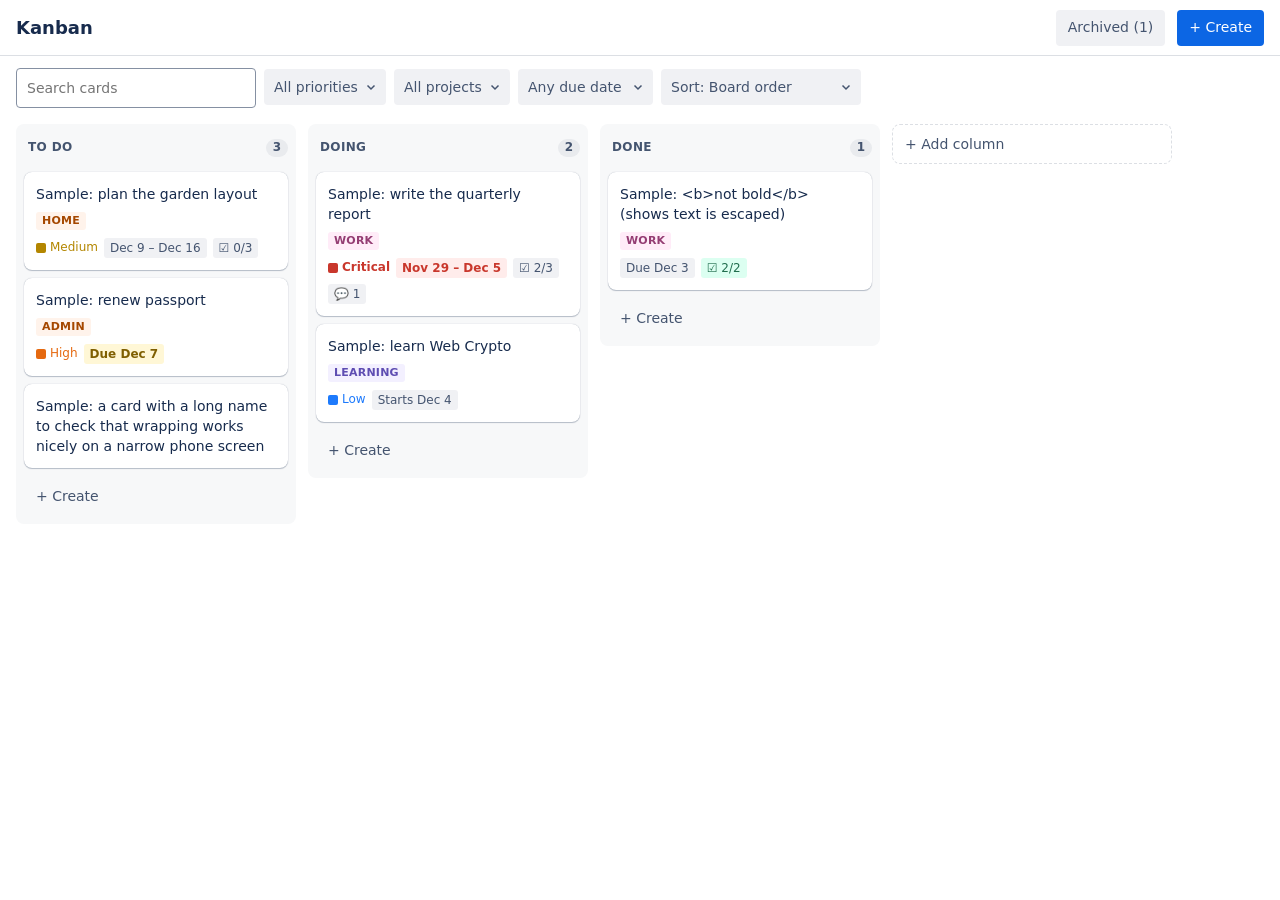
==== index.html @ 3afe8927 "Board UI: cards with details, card view, comments, search/filter/sort, archive Milestone 1 (local on" ====
<!doctype html>
<html lang="en">
<head>
  <meta http-equiv="Content-Security-Policy"
        content="default-src 'self'; script-src 'self'; style-src 'self'; img-src 'self' data:; connect-src 'self' https://api.github.com; object-src 'none'; base-uri 'none'; form-action 'none'">
  <meta charset="utf-8">
  <meta name="viewport" content="width=device-width, initial-scale=1, viewport-fit=cover">
  <meta name="referrer" content="no-referrer">
  <meta name="color-scheme" content="light">
  <title>Kanban</title>
  <!-- Empty icon until the PWA milestone adds real ones (stops the favicon.ico 404). -->
  <link rel="icon" href="data:,">
  <link rel="stylesheet" href="css/styles.css">
  <script type="module" src="js/app.js"></script>
</head>
<body>
  <header class="app-header">
    <h1 class="app-title">Kanban</h1>
    <span class="spacer"></span>
    <button type="button" id="open-archive" class="btn">Archived</button>
    <button type="button" id="create-card" class="btn btn-primary">+ Create</button>
  </header>

  <div class="toolbar" role="search">
    <input id="search" class="toolbar-search" type="search" placeholder="Search cards" aria-label="Search cards" autocomplete="off">
    <div class="toolbar-filters">
      <select id="filter-priority" class="toolbar-select" aria-label="Filter by priority"></select>
      <select id="filter-project" class="toolbar-select" aria-label="Filter by project"></select>
      <select id="filter-due" class="toolbar-select" aria-label="Filter by due date"></select>
      <select id="sort-by" class="toolbar-select" aria-label="Sort cards"></select>
      <button type="button" id="clear-filters" class="btn btn-subtle" hidden>Clear</button>
    </div>
  </div>

  <main id="board" class="board" aria-label="Board"></main>

  <!-- Read-only card view (click a card). Edit opens the form on top of it. -->
  <dialog id="view-dialog" class="dialog dialog-wide" aria-labelledby="view-title">
    <div class="dialog-form">
      <header class="dialog-header">
        <div class="view-heading">
          <div id="view-tags" class="view-tags"></div>
          <h2 id="view-title" class="dialog-title"></h2>
        </div>
        <button type="button" id="view-close" class="icon-btn" aria-label="Close">×</button>
      </header>

      <div class="dialog-body card-layout">
        <div class="card-main">
          <section class="view-section">
            <h3 class="section-title">Description</h3>
            <p id="view-notes" class="view-notes"></p>
          </section>

          <section id="view-tasks-section" class="view-section">
            <div class="field-label-row">
              <h3 class="section-title">Tasks</h3>
              <span id="view-tasks-count" class="muted small"></span>
            </div>
            <progress id="view-progress" class="checklist-progress" max="1" value="0"></progress>
            <ul id="view-tasks" class="checklist-items"></ul>
          </section>

          <section class="view-section">
            <h3 class="section-title">Comments</h3>
            <form id="comment-form" class="comment-form">
              <textarea id="comment-text" rows="2" maxlength="5000" placeholder="Add a comment…" aria-label="New comment"></textarea>
              <div class="button-row">
                <button type="submit" id="comment-save" class="btn btn-primary">Save comment</button>
              </div>
            </form>
            <ul id="view-comments" class="comment-list"></ul>
          </section>
        </div>

        <aside class="card-side">
          <label class="field">
            <span class="field-label">Status</span>
            <select id="view-status"></select>
          </label>
          <dl id="view-details" class="details"></dl>
        </aside>
      </div>

      <footer class="dialog-actions">
        <button type="button" id="view-delete" class="btn btn-danger">Delete</button>
        <button type="button" id="view-archive" class="btn">Archive</button>
        <span class="spacer"></span>
        <button type="button" id="view-edit" class="btn btn-primary">Edit</button>
      </footer>
    </div>
  </dialog>

  <!-- Create / edit form. -->
  <dialog id="card-dialog" class="dialog dialog-wide" aria-labelledby="card-dialog-title">
    <form id="card-form" class="dialog-form">
      <header class="dialog-header">
        <h2 id="card-dialog-title" class="dialog-title">Create card</h2>
        <button type="button" id="card-close" class="icon-btn" aria-label="Close">×</button>
      </header>

      <div class="dialog-body card-layout">
        <div class="card-main">
          <label class="field">
            <span class="field-label">Name <span class="required" aria-hidden="true">*</span></span>
            <input id="card-title" type="text" required maxlength="200" autocomplete="off">
          </label>

          <label class="field">
            <span class="field-label">Description</span>
            <textarea id="card-notes" rows="5" maxlength="10000"></textarea>
          </label>

          <section class="field" aria-labelledby="checklist-label">
            <div class="field-label-row">
              <span id="checklist-label" class="field-label">Tasks</span>
              <span id="checklist-count" class="muted small"></span>
            </div>
            <progress id="checklist-progress" class="checklist-progress" max="1" value="0" hidden></progress>
            <ul id="checklist-items" class="checklist-items"></ul>
            <div class="checklist-add">
              <input id="checklist-new" type="text" maxlength="500" placeholder="Add a task" autocomplete="off" aria-label="New task">
              <button type="button" id="checklist-add" class="btn">Add</button>
            </div>
          </section>
        </div>

        <aside class="card-side">
          <label class="field">
            <span class="field-label">Status</span>
            <select id="card-status"></select>
          </label>
          <label class="field">
            <span class="field-label">Priority</span>
            <select id="card-priority"></select>
          </label>
          <label class="field">
            <span class="field-label">Project</span>
            <input id="card-project" type="text" maxlength="60" list="project-list" autocomplete="off">
            <datalist id="project-list"></datalist>
          </label>
          <label class="field">
            <span class="field-label">Start date</span>
            <input id="card-start" type="date">
          </label>
          <label class="field">
            <span class="field-label">Due date</span>
            <input id="card-due" type="date">
          </label>
          <div class="field">
            <span class="field-label">Duration</span>
            <span id="card-duration" class="field-value">—</span>
          </div>
          <p id="card-date-error" class="field-error" role="alert" hidden>Due date is before the start date.</p>
        </aside>
      </div>

      <footer class="dialog-actions">
        <span class="spacer"></span>
        <button type="button" id="card-cancel" class="btn">Cancel</button>
        <button type="submit" id="card-submit" class="btn btn-primary">Create</button>
      </footer>
    </form>
  </dialog>

  <!-- Archived cards. -->
  <dialog id="archive-dialog" class="dialog dialog-medium" aria-labelledby="archive-title">
    <div class="dialog-form">
      <header class="dialog-header">
        <h2 id="archive-title" class="dialog-title">Archived cards</h2>
        <button type="button" id="archive-close" class="icon-btn" aria-label="Close">×</button>
      </header>
      <div class="dialog-body">
        <input id="archive-search" class="toolbar-search" type="search" placeholder="Search archived cards" aria-label="Search archived cards" autocomplete="off">
        <ul id="archive-list" class="archive-list"></ul>
        <p id="archive-empty" class="muted">No archived cards.</p>
      </div>
    </div>
  </dialog>

  <dialog id="column-dialog" class="dialog" aria-labelledby="column-dialog-title">
    <form id="column-form" class="dialog-form">
      <header class="dialog-header">
        <h2 id="column-dialog-title" class="dialog-title">Edit column</h2>
        <button type="button" id="column-close" class="icon-btn" aria-label="Close">×</button>
      </header>
      <div class="dialog-body">
        <label class="field">
          <span class="field-label">Name</span>
          <input id="column-name" type="text" required maxlength="100" autocomplete="off">
        </label>
        <div class="field">
          <span class="field-label">Position</span>
          <div class="button-row">
            <button type="button" id="column-left" class="btn">← Move left</button>
            <button type="button" id="column-right" class="btn">Move right →</button>
          </div>
        </div>
        <div class="field">
          <span class="field-label">Cards</span>
          <div class="button-row">
            <button type="button" id="column-archive" class="btn">Archive all cards</button>
          </div>
        </div>
      </div>
      <footer class="dialog-actions">
        <button type="button" id="column-delete" class="btn btn-danger">Delete</button>
        <span class="spacer"></span>
        <button type="button" id="column-cancel" class="btn">Cancel</button>
        <button type="submit" class="btn btn-primary">Save</button>
      </footer>
    </form>
  </dialog>
</body>
</html>
---- css/styles.css ----
/* Light, Jira-inspired theme. Mobile-first: columns scroll sideways and snap on phones. */

:root {
  --page: #ffffff;
  --column-bg: #f7f8f9;
  --surface: #ffffff;
  --surface-hover: #f1f2f4;
  --text: #172b4d;
  --text-subtle: #44546f;
  --muted: #626f86;
  --border: #dcdfe4;
  --border-input: #8590a2;
  --primary: #0c66e4;
  --primary-hover: #0055cc;
  --primary-text: #ffffff;
  --danger: #c9372c;
  --danger-bg: #ffeceb;
  --warning-bg: #fff7d6;
  --warning-text: #7f5f01;
  --success-bg: #dcfff1;
  --success-text: #216e4e;
  --focus: #388bff;
  --card-shadow: 0 1px 1px rgba(9, 30, 66, 0.25), 0 0 1px rgba(9, 30, 66, 0.31);
  --card-shadow-hover: 0 4px 8px -2px rgba(9, 30, 66, 0.25), 0 0 1px rgba(9, 30, 66, 0.31);
  --radius: 8px;
  --tap: 44px;
  color-scheme: light;
}

*,
*::before,
*::after {
  box-sizing: border-box;
}

[hidden] {
  display: none !important;
}

html,
body {
  margin: 0;
  height: 100%;
}

body {
  background: var(--page);
  color: var(--text);
  font: 14px/1.43 system-ui, -apple-system, "Segoe UI", Roboto, "Helvetica Neue", sans-serif;
  -webkit-text-size-adjust: 100%;
  display: flex;
  flex-direction: column;
  overflow: hidden;
}

button,
input,
textarea,
select {
  font: inherit;
  color: inherit;
}

/* iOS zooms in on inputs smaller than 16px; keep them at 16px on phones. */
input,
textarea,
select {
  font-size: 16px;
}

:focus-visible {
  outline: 2px solid var(--focus);
  outline-offset: 2px;
}

.spacer {
  flex: 1;
}

.muted {
  color: var(--muted);
}

.small {
  font-size: 12px;
}

/* ---- Header ---- */

.app-header {
  flex: none;
  display: flex;
  align-items: center;
  gap: 12px;
  min-height: 56px;
  padding: env(safe-area-inset-top, 0px) max(16px, env(safe-area-inset-right, 0px)) 0 max(16px, env(safe-area-inset-left, 0px));
  background: var(--page);
  border-bottom: 1px solid var(--border);
}

.app-title {
  margin: 0;
  font-size: 18px;
  font-weight: 600;
  color: var(--text);
}

/* ---- Buttons ---- */

.btn {
  min-height: 36px;
  padding: 6px 12px;
  border: 0;
  border-radius: 4px;
  background: #091e420f;
  color: var(--text-subtle);
  font-weight: 500;
  cursor: pointer;
  white-space: nowrap;
}

.btn:hover {
  background: #091e4224;
}

.btn:disabled {
  opacity: 0.5;
  cursor: default;
}

.btn-primary {
  background: var(--primary);
  color: var(--primary-text);
}

.btn-primary:hover {
  background: var(--primary-hover);
}

.btn-danger {
  background: transparent;
  color: var(--danger);
}

.btn-danger:hover {
  background: var(--danger-bg);
}

.icon-btn {
  flex: none;
  width: 36px;
  height: 36px;
  border: 0;
  border-radius: 4px;
  background: transparent;
  color: var(--muted);
  font-size: 22px;
  line-height: 1;
  cursor: pointer;
}

.icon-btn:hover {
  background: var(--surface-hover);
  color: var(--text);
}

.button-row {
  display: flex;
  flex-wrap: wrap;
  gap: 8px;
}

/* ---- Toolbar: search / filter / sort ---- */

.toolbar {
  flex: none;
  display: flex;
  flex-direction: column;
  gap: 8px;
  padding: 12px max(16px, env(safe-area-inset-right, 0px)) 0 max(16px, env(safe-area-inset-left, 0px));
}

.toolbar-search {
  width: 100%;
  min-height: 40px;
  padding: 7px 10px;
  border: 1px solid var(--border-input);
  border-radius: 4px;
  background: var(--surface);
}

/* On phones the filters scroll sideways in one row instead of taking up the screen. */
.toolbar-filters {
  display: flex;
  gap: 8px;
  overflow-x: auto;
  padding-bottom: 2px;
  scrollbar-width: none;
}

.toolbar-filters::-webkit-scrollbar {
  display: none;
}

.toolbar-select {
  flex: none;
  min-height: 36px;
  padding: 6px 28px 6px 10px;
  border: 0;
  border-radius: 4px;
  background-color: #091e420f;
  color: var(--text-subtle);
  font-weight: 500;
  cursor: pointer;
  appearance: none;
  -webkit-appearance: none;
  background-image: url("data:image/svg+xml,%3Csvg xmlns='http://www.w3.org/2000/svg' width='12' height='12' viewBox='0 0 12 12'%3E%3Cpath d='M2.5 4.5 6 8l3.5-3.5' fill='none' stroke='%2344546f' stroke-width='1.5'/%3E%3C/svg%3E");
  background-repeat: no-repeat;
  background-position: right 9px center;
}

.toolbar-select:hover {
  background-color: #091e4224;
}

/* A filter that is narrowing the board is highlighted. */
.toolbar-select.active {
  background-color: #e9f2ff;
  color: var(--primary);
  background-image: url("data:image/svg+xml,%3Csvg xmlns='http://www.w3.org/2000/svg' width='12' height='12' viewBox='0 0 12 12'%3E%3Cpath d='M2.5 4.5 6 8l3.5-3.5' fill='none' stroke='%230c66e4' stroke-width='1.5'/%3E%3C/svg%3E");
}

.btn-subtle {
  flex: none;
  background: transparent;
  color: var(--primary);
}

.btn-subtle:hover {
  background: #e9f2ff;
}

/* ---- Board ---- */

.board {
  flex: 1;
  min-height: 0;
  display: flex;
  align-items: flex-start;
  gap: 12px;
  padding: 16px max(16px, env(safe-area-inset-right, 0px)) max(16px, env(safe-area-inset-bottom, 0px)) max(16px, env(safe-area-inset-left, 0px));
  overflow-x: auto;
  overflow-y: hidden;
  scroll-snap-type: x mandatory;
  scroll-padding-inline: 16px;
  overscroll-behavior-x: contain;
}

.column,
.add-column {
  flex: 0 0 min(85vw, 320px);
  scroll-snap-align: start;
}

.column {
  display: flex;
  flex-direction: column;
  max-height: 100%;
  background: var(--column-bg);
  border-radius: var(--radius);
}

.column-header {
  flex: none;
  display: flex;
  align-items: center;
  gap: 4px;
  padding: 6px 8px 2px 4px;
}

.column-title {
  flex: 1;
  min-width: 0;
  margin: 0;
  font-size: 12px;
  font-weight: 600;
  letter-spacing: 0.03em;
  text-transform: uppercase;
  color: var(--text-subtle);
}

.column-name {
  display: block;
  width: 100%;
  min-height: 36px;
  padding: 6px 8px;
  border: 0;
  border-radius: 4px;
  background: transparent;
  text-align: left;
  font: inherit;
  letter-spacing: inherit;
  text-transform: inherit;
  cursor: pointer;
  overflow-wrap: anywhere;
}

.column-name:hover {
  background: #091e420f;
}

.column-count {
  flex: none;
  min-width: 22px;
  padding: 0 6px;
  border-radius: 10px;
  background: #091e420f;
  color: var(--text-subtle);
  font-size: 12px;
  font-weight: 600;
  text-align: center;
}

.card-list {
  flex: 1 1 auto;
  min-height: 8px;
  margin: 0;
  padding: 4px 8px;
  list-style: none;
  overflow-y: auto;
  display: flex;
  flex-direction: column;
  gap: 8px;
}

/* ---- Cards ---- */

.card {
  display: flex;
  align-items: stretch;
  background: var(--surface);
  border-radius: var(--radius);
  box-shadow: var(--card-shadow);
  transition: box-shadow 0.15s;
}

.card:hover {
  box-shadow: var(--card-shadow-hover);
}

.can-drag .card,
.can-drag .card-open {
  cursor: grab;
}

.card.dragging {
  opacity: 0.4;
}

.card-open {
  flex: 1;
  min-width: 0;
  min-height: var(--tap);
  display: flex;
  flex-direction: column;
  align-items: flex-start;
  gap: 8px;
  padding: 12px;
  border: 0;
  border-radius: var(--radius);
  background: transparent;
  text-align: left;
  cursor: pointer;
}

.card-title {
  color: var(--text);
  overflow-wrap: anywhere;
  white-space: pre-wrap;
}

.card-meta {
  display: flex;
  flex-wrap: wrap;
  align-items: center;
  gap: 6px;
}

/* Project label (colour chosen from the project name). */
.lozenge {
  max-width: 100%;
  padding: 0 6px;
  border-radius: 3px;
  font-size: 11px;
  font-weight: 700;
  line-height: 18px;
  text-transform: uppercase;
  letter-spacing: 0.02em;
  overflow: hidden;
  text-overflow: ellipsis;
  white-space: nowrap;
}

.lozenge-c0 { background: #e9f2ff; color: #0055cc; }
.lozenge-c1 { background: #dcfff1; color: #216e4e; }
.lozenge-c2 { background: #f3f0ff; color: #5e4db2; }
.lozenge-c3 { background: #fff3eb; color: #a54800; }
.lozenge-c4 { background: #e7f9ff; color: #206a83; }
.lozenge-c5 { background: #ffecf8; color: #943d73; }

.badge {
  display: inline-flex;
  align-items: center;
  padding: 1px 6px;
  border-radius: 3px;
  background: #091e420f;
  color: var(--text-subtle);
  font-size: 12px;
  line-height: 18px;
  white-space: nowrap;
}

.date-overdue {
  background: var(--danger-bg);
  color: var(--danger);
  font-weight: 600;
}

.date-soon {
  background: var(--warning-bg);
  color: var(--warning-text);
  font-weight: 600;
}

.checklist-complete {
  background: var(--success-bg);
  color: var(--success-text);
}

/* Priority: a small coloured bar + label. */
.priority {
  display: inline-flex;
  align-items: center;
  gap: 4px;
  font-size: 12px;
  font-weight: 500;
  color: var(--text-subtle);
}

.priority::before {
  content: "";
  width: 10px;
  height: 10px;
  border-radius: 2px;
  background: currentColor;
}

.priority-low { color: #1d7afc; }
.priority-medium { color: #b38600; }
.priority-high { color: #e56910; }
.priority-critical { color: #c9372c; font-weight: 700; }

/* "Move to…" select on touch devices (only rendered when drag and drop isn't available). */
.card-move {
  flex: none;
  width: var(--tap);
  min-height: var(--tap);
  margin: 0;
  padding: 0;
  border: 0;
  border-left: 1px solid var(--border);
  border-radius: 0 var(--radius) var(--radius) 0;
  appearance: none;
  -webkit-appearance: none;
  cursor: pointer;
  /* Shows a "⋮" icon; the native picker lists the options. The select's own text is hidden. */
  color: transparent;
  background-color: transparent;
  background-image: url("data:image/svg+xml,%3Csvg xmlns='http://www.w3.org/2000/svg' width='20' height='20' viewBox='0 0 20 20' fill='%23626f86'%3E%3Ccircle cx='10' cy='4' r='1.8'/%3E%3Ccircle cx='10' cy='10' r='1.8'/%3E%3Ccircle cx='10' cy='16' r='1.8'/%3E%3C/svg%3E");
  background-repeat: no-repeat;
  background-position: center;
}

.card-move option,
.card-move optgroup {
  color: var(--text);
  background: var(--surface);
}

.drop-indicator {
  height: 3px;
  margin: -1px 0;
  border-radius: 2px;
  background: var(--primary);
  list-style: none;
}

.empty-note {
  padding: 8px 4px;
  color: var(--muted);
  font-size: 13px;
  list-style: none;
}

/* Column highlight when dropping into a sorted/filtered view (no position line). */
.column.drop-target {
  outline: 2px dashed var(--primary);
  outline-offset: -2px;
}

/* ---- Create card / add column ---- */

.add-card-btn,
.add-column-btn {
  min-height: 40px;
  border: 0;
  border-radius: 4px;
  background: transparent;
  color: var(--text-subtle);
  font-weight: 500;
  text-align: left;
  padding: 8px 12px;
  cursor: pointer;
}

.add-card-btn {
  flex: none;
  margin: 4px 8px 8px;
}

.add-card-btn:hover,
.add-column-btn:hover {
  background: #091e420f;
}

.add-column-btn {
  width: 100%;
  border: 1px dashed var(--border);
  border-radius: var(--radius);
}

.add-column .inline-form {
  background: var(--column-bg);
  border-radius: var(--radius);
}

.inline-form {
  display: flex;
  flex-direction: column;
  gap: 8px;
  padding: 8px;
}

/* ---- Form fields ---- */

.inline-form input,
.field input,
.field textarea,
.field select,
.checklist-add input {
  width: 100%;
  min-height: 40px;
  padding: 7px 10px;
  border: 1px solid var(--border-input);
  border-radius: 4px;
  background: var(--surface);
}

.field select {
  cursor: pointer;
}

.field textarea {
  resize: vertical;
  min-height: 6rem;
}

.field {
  display: flex;
  flex-direction: column;
  gap: 4px;
  margin: 0;
}

.field-label {
  font-size: 12px;
  font-weight: 600;
  color: var(--text-subtle);
}

.field-label-row {
  display: flex;
  align-items: baseline;
  justify-content: space-between;
  gap: 8px;
}

.field-value {
  min-height: 24px;
  color: var(--text);
}

.field-error {
  margin: 0;
  color: var(--danger);
  font-size: 13px;
}

.required {
  color: var(--danger);
}

/* ---- Checklist (tasks) ---- */

.checklist-progress {
  width: 100%;
  height: 6px;
  border: 0;
  border-radius: 3px;
  background: #091e420f;
  appearance: none;
  -webkit-appearance: none;
  overflow: hidden;
}

.checklist-progress::-webkit-progress-bar {
  background: #091e420f;
}

.checklist-progress::-webkit-progress-value {
  background: #22a06b;
}

.checklist-progress::-moz-progress-bar {
  background: #22a06b;
}

.checklist-items {
  margin: 0;
  padding: 0;
  list-style: none;
}

.checklist-item {
  display: flex;
  align-items: center;
  gap: 8px;
  padding: 2px 0;
}

.checklist-item input[type="checkbox"] {
  flex: none;
  width: 20px;
  height: 20px;
  margin: 0 4px;
  accent-color: var(--primary);
  cursor: pointer;
}

.checklist-text {
  flex: 1;
  min-width: 0;
  min-height: 36px;
  padding: 6px 8px;
  border: 1px solid transparent;
  border-radius: 4px;
  background: transparent;
}

.checklist-text:hover {
  background: var(--surface-hover);
}

.checklist-text:focus {
  border-color: var(--border-input);
  background: var(--surface);
}

.checklist-text.done {
  color: var(--muted);
  text-decoration: line-through;
}

.checklist-add {
  display: flex;
  gap: 8px;
}

/* Checklist in the read-only card view: the whole row is a tap target. */
.checklist-label {
  flex: 1;
  display: flex;
  align-items: center;
  gap: 8px;
  min-height: 36px;
  cursor: pointer;
  overflow-wrap: anywhere;
}

.checklist-label.done span {
  color: var(--muted);
  text-decoration: line-through;
}

.checklist-label input[type="checkbox"] {
  flex: none;
  width: 20px;
  height: 20px;
  margin: 0 4px;
  accent-color: var(--primary);
}

/* ---- Card view ---- */

.view-heading {
  flex: 1;
  min-width: 0;
  display: flex;
  flex-direction: column;
  align-items: flex-start;
  gap: 6px;
}

.view-heading .dialog-title {
  overflow-wrap: anywhere;
}

.view-tags {
  display: flex;
  flex-wrap: wrap;
  gap: 6px;
}

.view-tags:empty {
  display: none;
}

.badge-archived {
  background: #44546f;
  color: #ffffff;
  font-weight: 600;
}

.view-section {
  display: flex;
  flex-direction: column;
  gap: 8px;
}

.section-title {
  margin: 0;
  font-size: 14px;
  font-weight: 600;
  color: var(--text);
}

.view-notes {
  margin: 0;
  white-space: pre-wrap;
  overflow-wrap: anywhere;
}

.details {
  display: grid;
  grid-template-columns: auto 1fr;
  gap: 12px 16px;
  align-items: center;
  margin: 0;
}

.details dt {
  font-size: 12px;
  font-weight: 600;
  color: var(--text-subtle);
}

.details dd {
  margin: 0;
  min-width: 0;
}

/* ---- Comments ---- */

.comment-form {
  display: flex;
  flex-direction: column;
  gap: 8px;
}

.comment-form textarea {
  width: 100%;
  min-height: 64px;
  padding: 8px 10px;
  border: 1px solid var(--border-input);
  border-radius: 4px;
  background: var(--surface);
  resize: vertical;
}

.comment-list {
  margin: 0;
  padding: 0;
  list-style: none;
  display: flex;
  flex-direction: column;
  gap: 12px;
}

.comment {
  padding: 10px 12px;
  border-radius: var(--radius);
  background: var(--column-bg);
}

.comment-head {
  display: flex;
  align-items: center;
  justify-content: space-between;
  gap: 8px;
  margin-bottom: 4px;
}

.comment-time {
  font-size: 12px;
  color: var(--muted);
}

.comment-text {
  margin: 0;
  white-space: pre-wrap;
  overflow-wrap: anywhere;
}

.link-btn {
  min-height: 32px;
  padding: 0 4px;
  border: 0;
  background: transparent;
  color: var(--muted);
  font-size: 12px;
  cursor: pointer;
}

.link-btn:hover {
  color: var(--danger);
  text-decoration: underline;
}

/* ---- Archived cards ---- */

.archive-list {
  margin: 0;
  padding: 0;
  list-style: none;
  display: flex;
  flex-direction: column;
  gap: 8px;
}

.archive-item {
  display: flex;
  align-items: center;
  gap: 8px;
  padding: 4px 4px 4px 0;
  border-radius: var(--radius);
  background: var(--surface);
  box-shadow: var(--card-shadow);
}

.archive-open {
  flex: 1;
  min-width: 0;
  min-height: var(--tap);
  display: flex;
  flex-direction: column;
  align-items: flex-start;
  gap: 2px;
  padding: 8px 12px;
  border: 0;
  border-radius: var(--radius);
  background: transparent;
  text-align: left;
  cursor: pointer;
}

.archive-title {
  overflow-wrap: anywhere;
}

/* ---- Dialogs ---- */

.dialog {
  width: min(100vw - 24px, 440px);
  max-width: none;
  max-height: calc(100dvh - 24px);
  padding: 0; /* padding lives inside, so clicks on the dialog itself are backdrop clicks */
  border: 0;
  border-radius: var(--radius);
  background: var(--surface);
  color: var(--text);
  box-shadow: 0 8px 12px rgba(9, 30, 66, 0.15), 0 0 1px rgba(9, 30, 66, 0.31);
}

.dialog::backdrop {
  background: rgba(9, 30, 66, 0.54);
}

.dialog[open] {
  display: flex;
}

.dialog-form {
  flex: 1;
  min-height: 0;
  display: flex;
  flex-direction: column;
  width: 100%;
}

.dialog-header {
  flex: none;
  display: flex;
  align-items: center;
  gap: 8px;
  padding: 16px 16px 8px 20px;
}

.dialog-title {
  flex: 1;
  margin: 0;
  font-size: 20px;
  font-weight: 500;
}

.dialog-body {
  flex: 1;
  min-height: 0;
  overflow-y: auto;
  display: flex;
  flex-direction: column;
  gap: 16px;
  padding: 8px 20px 16px;
}

.dialog-actions {
  flex: none;
  display: flex;
  flex-wrap: wrap;
  align-items: center;
  gap: 8px;
  padding: 12px 20px max(16px, env(safe-area-inset-bottom, 0px));
  border-top: 1px solid var(--border);
}

/* Card dialog: full-screen sheet on phones, two columns on wider screens. */
.dialog-wide {
  width: 100vw;
  height: 100dvh;
  max-height: 100dvh;
  margin: 0;
  border-radius: 0;
}

.card-main,
.card-side {
  display: flex;
  flex-direction: column;
  gap: 16px;
}

.card-side {
  padding-top: 16px;
  border-top: 1px solid var(--border);
}

.dialog-medium {
  width: min(100vw - 24px, 600px);
  height: min(100dvh - 24px, 640px);
}

/* ---- Wider screens ---- */

@media (min-width: 768px) {
  input,
  textarea,
  select {
    font-size: 14px;
  }

  .board {
    scroll-snap-type: none;
  }

  .toolbar {
    flex-direction: row;
    align-items: center;
  }

  .toolbar-search {
    width: 240px;
    flex: none;
  }

  .column,
  .add-column {
    flex-basis: 280px;
  }

  .dialog-wide {
    width: min(100vw - 48px, 860px);
    height: auto;
    max-height: calc(100dvh - 48px);
    margin: auto;
    border-radius: var(--radius);
  }

  .card-layout {
    display: grid;
    grid-template-columns: minmax(0, 1fr) 240px;
    gap: 24px;
    align-items: start;
  }

  .card-side {
    padding: 0 0 0 24px;
    border-top: 0;
    border-left: 1px solid var(--border);
  }
}
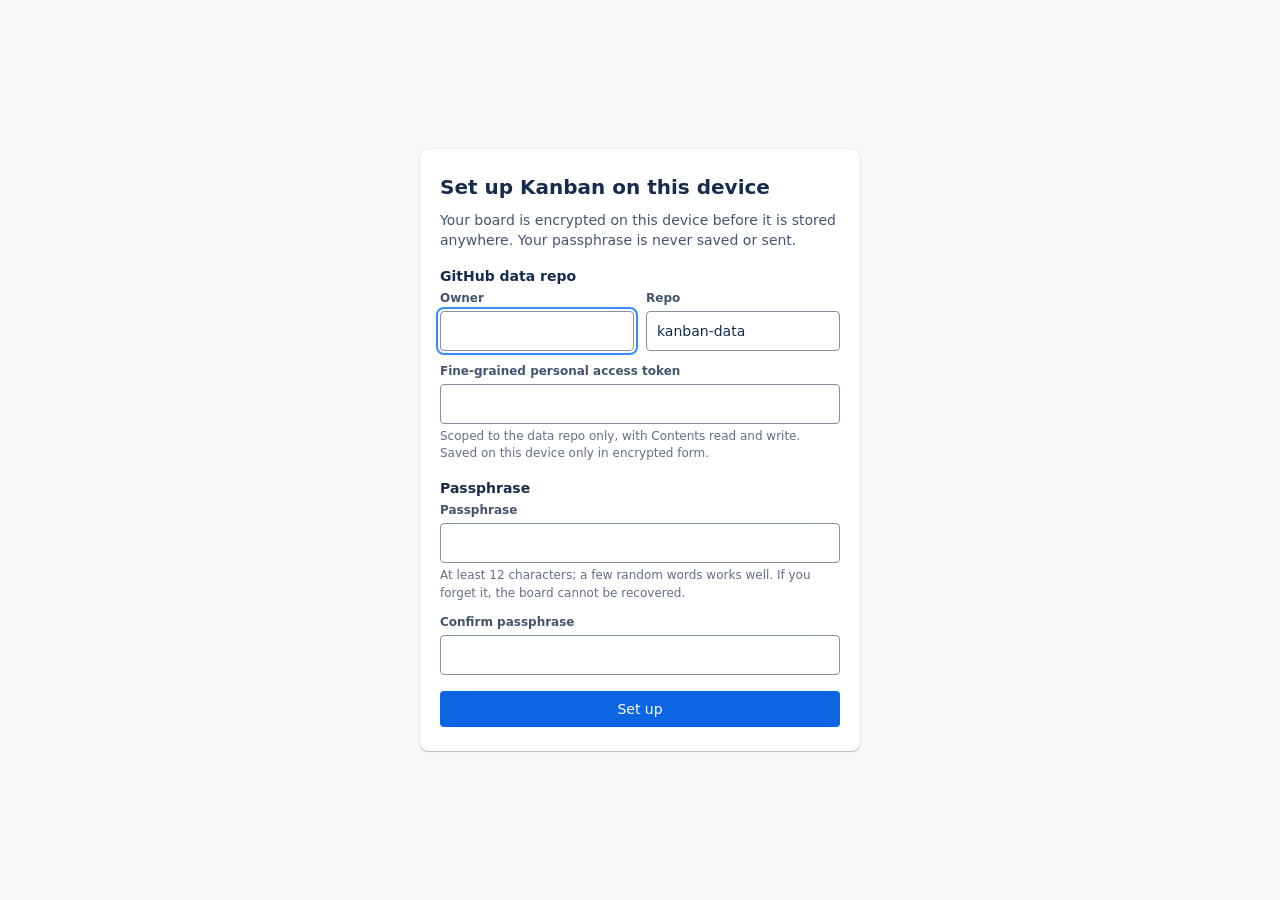
==== commit e608323c: "Milestone 3: setup, unlock, lock, auto-lock, encrypted token and IndexedDB cache - Setup and unlock " ====
--- a/index.html
+++ b/index.html
@@ -14,25 +14,91 @@
   <script type="module" src="js/app.js"></script>
 </head>
 <body>
-  <header class="app-header">
-    <h1 class="app-title">Kanban</h1>
-    <span class="spacer"></span>
-    <button type="button" id="open-archive" class="btn">Archived</button>
-    <button type="button" id="create-card" class="btn btn-primary">+ Create</button>
-  </header>
-
-  <div class="toolbar" role="search">
-    <input id="search" class="toolbar-search" type="search" placeholder="Search cards" aria-label="Search cards" autocomplete="off">
-    <div class="toolbar-filters">
-      <select id="filter-priority" class="toolbar-select" aria-label="Filter by priority"></select>
-      <select id="filter-project" class="toolbar-select" aria-label="Filter by project"></select>
-      <select id="filter-due" class="toolbar-select" aria-label="Filter by due date"></select>
-      <select id="sort-by" class="toolbar-select" aria-label="Sort cards"></select>
-      <button type="button" id="clear-filters" class="btn btn-subtle" hidden>Clear</button>
+  <!-- Setup: first run on a device. -->
+  <section id="setup-screen" class="auth-screen" hidden>
+    <form id="setup-form" class="auth-card" novalidate>
+      <h1 class="auth-title">Set up Kanban on this device</h1>
+      <p class="auth-intro">Your board is encrypted on this device before it is stored anywhere. Your passphrase is never saved or sent.</p>
+
+      <fieldset class="auth-group">
+        <legend class="auth-legend">GitHub data repo</legend>
+        <div class="field-row">
+          <label class="field">
+            <span class="field-label">Owner</span>
+            <input id="setup-owner" type="text" required maxlength="39" autocomplete="off" autocapitalize="none" spellcheck="false">
+          </label>
+          <label class="field">
+            <span class="field-label">Repo</span>
+            <input id="setup-repo" type="text" required maxlength="100" value="kanban-data" autocomplete="off" autocapitalize="none" spellcheck="false">
+          </label>
+        </div>
+        <label class="field">
+          <span class="field-label">Fine-grained personal access token</span>
+          <input id="setup-token" type="password" required autocomplete="off" autocapitalize="none" spellcheck="false">
+          <span class="field-hint">Scoped to the data repo only, with Contents read and write. Saved on this device only in encrypted form.</span>
+        </label>
+      </fieldset>
+
+      <fieldset class="auth-group">
+        <legend class="auth-legend">Passphrase</legend>
+        <!-- Lets password managers file the passphrase under this repo. -->
+        <input id="setup-username" class="visually-hidden" type="text" autocomplete="username" tabindex="-1" aria-hidden="true">
+        <label class="field">
+          <span class="field-label">Passphrase</span>
+          <input id="setup-passphrase" type="password" required autocomplete="current-password">
+          <span class="field-hint">At least 12 characters; a few random words works well. If you forget it, the board cannot be recovered.</span>
+        </label>
+        <label class="field">
+          <span class="field-label">Confirm passphrase</span>
+          <input id="setup-confirm" type="password" required autocomplete="current-password">
+        </label>
+      </fieldset>
+
+      <p id="setup-error" class="field-error" role="alert" hidden></p>
+      <button type="submit" id="setup-submit" class="btn btn-primary btn-block">Set up</button>
+    </form>
+  </section>
+
+  <!-- Unlock: every later visit. -->
+  <section id="unlock-screen" class="auth-screen" hidden>
+    <form id="unlock-form" class="auth-card" novalidate>
+      <h1 class="auth-title">Kanban is locked</h1>
+      <p id="unlock-repo" class="auth-intro"></p>
+      <input id="unlock-username" class="visually-hidden" type="text" autocomplete="username" tabindex="-1" aria-hidden="true">
+      <label class="field">
+        <span class="field-label">Passphrase</span>
+        <input id="unlock-passphrase" type="password" required autocomplete="current-password">
+      </label>
+      <p id="unlock-error" class="field-error" role="alert" hidden></p>
+      <button type="submit" id="unlock-submit" class="btn btn-primary btn-block">Unlock</button>
+      <button type="button" id="unlock-reset" class="link-btn auth-link">Forgot passphrase? Reset this device</button>
+    </form>
+  </section>
+
+  <!-- The board (only shown while unlocked). -->
+  <div id="board-screen" class="board-screen" hidden>
+    <header class="app-header">
+      <h1 class="app-title">Kanban</h1>
+      <span class="spacer"></span>
+      <button type="button" id="create-card" class="btn btn-primary">+ Create</button>
+      <button type="button" id="lock-button" class="btn">Lock</button>
+      <button type="button" id="open-settings" class="icon-btn icon-settings" aria-label="Settings" title="Settings"></button>
+    </header>
+
+    <div class="toolbar" role="search">
+      <input id="search" class="toolbar-search" type="search" placeholder="Search cards" aria-label="Search cards" autocomplete="off">
+      <div class="toolbar-filters">
+        <select id="filter-priority" class="toolbar-select" aria-label="Filter by priority"></select>
+        <select id="filter-project" class="toolbar-select" aria-label="Filter by project"></select>
+        <select id="filter-due" class="toolbar-select" aria-label="Filter by due date"></select>
+        <select id="sort-by" class="toolbar-select" aria-label="Sort cards"></select>
+        <button type="button" id="clear-filters" class="btn btn-subtle" hidden>Clear</button>
+        <button type="button" id="open-archive" class="btn">Archived</button>
+      </div>
     </div>
+
+    <main id="board" class="board" aria-label="Board"></main>
   </div>
-
-  <main id="board" class="board" aria-label="Board"></main>
 
   <!-- Read-only card view (click a card). Edit opens the form on top of it. -->
   <dialog id="view-dialog" class="dialog dialog-wide" aria-labelledby="view-title">
@@ -45,7 +111,7 @@
         <button type="button" id="view-close" class="icon-btn" aria-label="Close">×</button>
       </header>
 
-      <div class="dialog-body card-layout">
+      <div class="dialog-body card-layout view-layout">
         <div class="card-main">
           <section class="view-section">
             <h3 class="section-title">Description</h3>
@@ -61,16 +127,6 @@
             <ul id="view-tasks" class="checklist-items"></ul>
           </section>
 
-          <section class="view-section">
-            <h3 class="section-title">Comments</h3>
-            <form id="comment-form" class="comment-form">
-              <textarea id="comment-text" rows="2" maxlength="5000" placeholder="Add a comment…" aria-label="New comment"></textarea>
-              <div class="button-row">
-                <button type="submit" id="comment-save" class="btn btn-primary">Save comment</button>
-              </div>
-            </form>
-            <ul id="view-comments" class="comment-list"></ul>
-          </section>
         </div>
 
         <aside class="card-side">
@@ -80,6 +136,18 @@
           </label>
           <dl id="view-details" class="details"></dl>
         </aside>
+
+        <!-- Comments come last: below details on phones, under the tasks on desktop. -->
+        <section class="view-section view-comments">
+          <h3 class="section-title">Comments</h3>
+          <form id="comment-form" class="comment-form">
+            <textarea id="comment-text" rows="2" maxlength="5000" placeholder="Add a comment…" aria-label="New comment"></textarea>
+            <div class="button-row">
+              <button type="submit" id="comment-save" class="btn btn-primary">Save comment</button>
+            </div>
+          </form>
+          <ul id="view-comments" class="comment-list"></ul>
+        </section>
       </div>
 
       <footer class="dialog-actions">
@@ -211,5 +279,38 @@
       </footer>
     </form>
   </dialog>
+  <dialog id="settings-dialog" class="dialog" aria-labelledby="settings-title">
+    <div class="dialog-form">
+      <header class="dialog-header">
+        <h2 id="settings-title" class="dialog-title">Settings</h2>
+        <button type="button" id="settings-close" class="icon-btn" aria-label="Close">×</button>
+      </header>
+      <div class="dialog-body">
+        <div class="field">
+          <span class="field-label">Data repo</span>
+          <span id="settings-repo" class="field-value"></span>
+        </div>
+
+        <form id="token-form" class="field settings-section" novalidate>
+          <label class="field">
+            <span class="field-label">Replace GitHub token</span>
+            <input id="settings-token" type="password" autocomplete="off" autocapitalize="none" spellcheck="false" placeholder="New fine-grained token">
+          </label>
+          <p id="token-message" class="small" role="status"></p>
+          <div class="button-row">
+            <button type="submit" class="btn">Save new token</button>
+          </div>
+        </form>
+
+        <div class="field settings-section">
+          <span class="field-label">Reset this device</span>
+          <p class="small muted settings-text">Removes this device's repo settings, encrypted token, and encrypted board cache. Your GitHub data is not touched.</p>
+          <div class="button-row">
+            <button type="button" id="settings-reset" class="btn btn-danger">Reset this device…</button>
+          </div>
+        </div>
+      </div>
+    </div>
+  </dialog>
 </body>
 </html>
--- a/css/styles.css
+++ b/css/styles.css
@@ -85,6 +85,117 @@
   font-size: 12px;
 }
 
+/* ---- Screens ---- */
+
+.board-screen {
+  flex: 1;
+  min-height: 0;
+  display: flex;
+  flex-direction: column;
+}
+
+.auth-screen {
+  flex: 1;
+  min-height: 0;
+  overflow-y: auto;
+  display: flex;
+  justify-content: center;
+  align-items: flex-start;
+  padding: max(24px, env(safe-area-inset-top, 0px)) max(16px, env(safe-area-inset-right, 0px)) max(24px, env(safe-area-inset-bottom, 0px)) max(16px, env(safe-area-inset-left, 0px));
+  background: var(--column-bg);
+}
+
+.auth-card {
+  width: 100%;
+  max-width: 440px;
+  margin: auto 0;
+  display: flex;
+  flex-direction: column;
+  gap: 16px;
+  padding: 24px 20px;
+  border-radius: var(--radius);
+  background: var(--surface);
+  box-shadow: var(--card-shadow);
+}
+
+.auth-title {
+  margin: 0;
+  font-size: 20px;
+  font-weight: 600;
+}
+
+.auth-intro {
+  margin: -8px 0 0;
+  color: var(--text-subtle);
+}
+
+.auth-group {
+  display: flex;
+  flex-direction: column;
+  gap: 12px;
+  margin: 0;
+  padding: 0;
+  border: 0;
+  min-width: 0;
+}
+
+.auth-legend {
+  padding: 0;
+  margin-bottom: 4px;
+  font-size: 14px;
+  font-weight: 600;
+  color: var(--text);
+}
+
+.auth-link {
+  align-self: center;
+  min-height: var(--tap);
+}
+
+.field-row {
+  display: grid;
+  grid-template-columns: 1fr 1fr;
+  gap: 12px;
+}
+
+.field-hint {
+  font-size: 12px;
+  color: var(--muted);
+}
+
+.btn-block {
+  width: 100%;
+  min-height: var(--tap);
+}
+
+/* Present for password managers, invisible to people. */
+.visually-hidden {
+  position: absolute !important;
+  width: 1px !important;
+  height: 1px !important;
+  padding: 0 !important;
+  margin: -1px !important;
+  overflow: hidden !important;
+  clip: rect(0 0 0 0) !important;
+  white-space: nowrap !important;
+  border: 0 !important;
+}
+
+.settings-section {
+  padding-top: 16px;
+  border-top: 1px solid var(--border);
+}
+
+.settings-text {
+  margin: 0;
+}
+
+.icon-settings {
+  background-image: url("data:image/svg+xml,%3Csvg xmlns='http://www.w3.org/2000/svg' width='20' height='20' viewBox='0 0 24 24' fill='none' stroke='%2344546f' stroke-width='2' stroke-linecap='round' stroke-linejoin='round'%3E%3Ccircle cx='12' cy='12' r='3'/%3E%3Cpath d='M19.4 15a1.65 1.65 0 0 0 .33 1.82l.06.06a2 2 0 1 1-2.83 2.83l-.06-.06a1.65 1.65 0 0 0-1.82-.33 1.65 1.65 0 0 0-1 1.51V21a2 2 0 1 1-4 0v-.09a1.65 1.65 0 0 0-1-1.51 1.65 1.65 0 0 0-1.82.33l-.06.06a2 2 0 1 1-2.83-2.83l.06-.06a1.65 1.65 0 0 0 .33-1.82 1.65 1.65 0 0 0-1.51-1H3a2 2 0 1 1 0-4h.09a1.65 1.65 0 0 0 1.51-1 1.65 1.65 0 0 0-.33-1.82l-.06-.06a2 2 0 1 1 2.83-2.83l.06.06a1.65 1.65 0 0 0 1.82.33H9a1.65 1.65 0 0 0 1-1.51V3a2 2 0 1 1 4 0v.09a1.65 1.65 0 0 0 1 1.51 1.65 1.65 0 0 0 1.82-.33l.06-.06a2 2 0 1 1 2.83 2.83l-.06.06a1.65 1.65 0 0 0-.33 1.82V9a1.65 1.65 0 0 0 1.51 1H21a2 2 0 1 1 0 4h-.09a1.65 1.65 0 0 0-1.51 1z'/%3E%3C/svg%3E");
+  background-repeat: no-repeat;
+  background-position: center;
+}
+
 /* ---- Header ---- */
 
 .app-header {
@@ -781,6 +892,13 @@
 
 /* ---- Comments ---- */
 
+/* On phones the view stacks: description + tasks, then status/details, then comments. */
+.view-comments {
+  padding-top: 16px;
+  border-top: 1px solid var(--border);
+}
+
+
 .comment-form {
   display: flex;
   flex-direction: column;
@@ -1026,4 +1144,21 @@
     border-top: 0;
     border-left: 1px solid var(--border);
   }
-}
+
+  /* Card view on desktop: comments sit under the tasks; details span the right side. */
+  .view-layout {
+    grid-template-areas:
+      "main side"
+      "comments side";
+    grid-template-rows: auto 1fr; /* a tall details panel won't push comments down */
+  }
+
+  .view-layout > .card-main { grid-area: main; }
+  .view-layout > .card-side { grid-area: side; }
+
+  .view-layout > .view-comments {
+    grid-area: comments;
+    padding-top: 0;
+    border-top: 0;
+  }
+}
